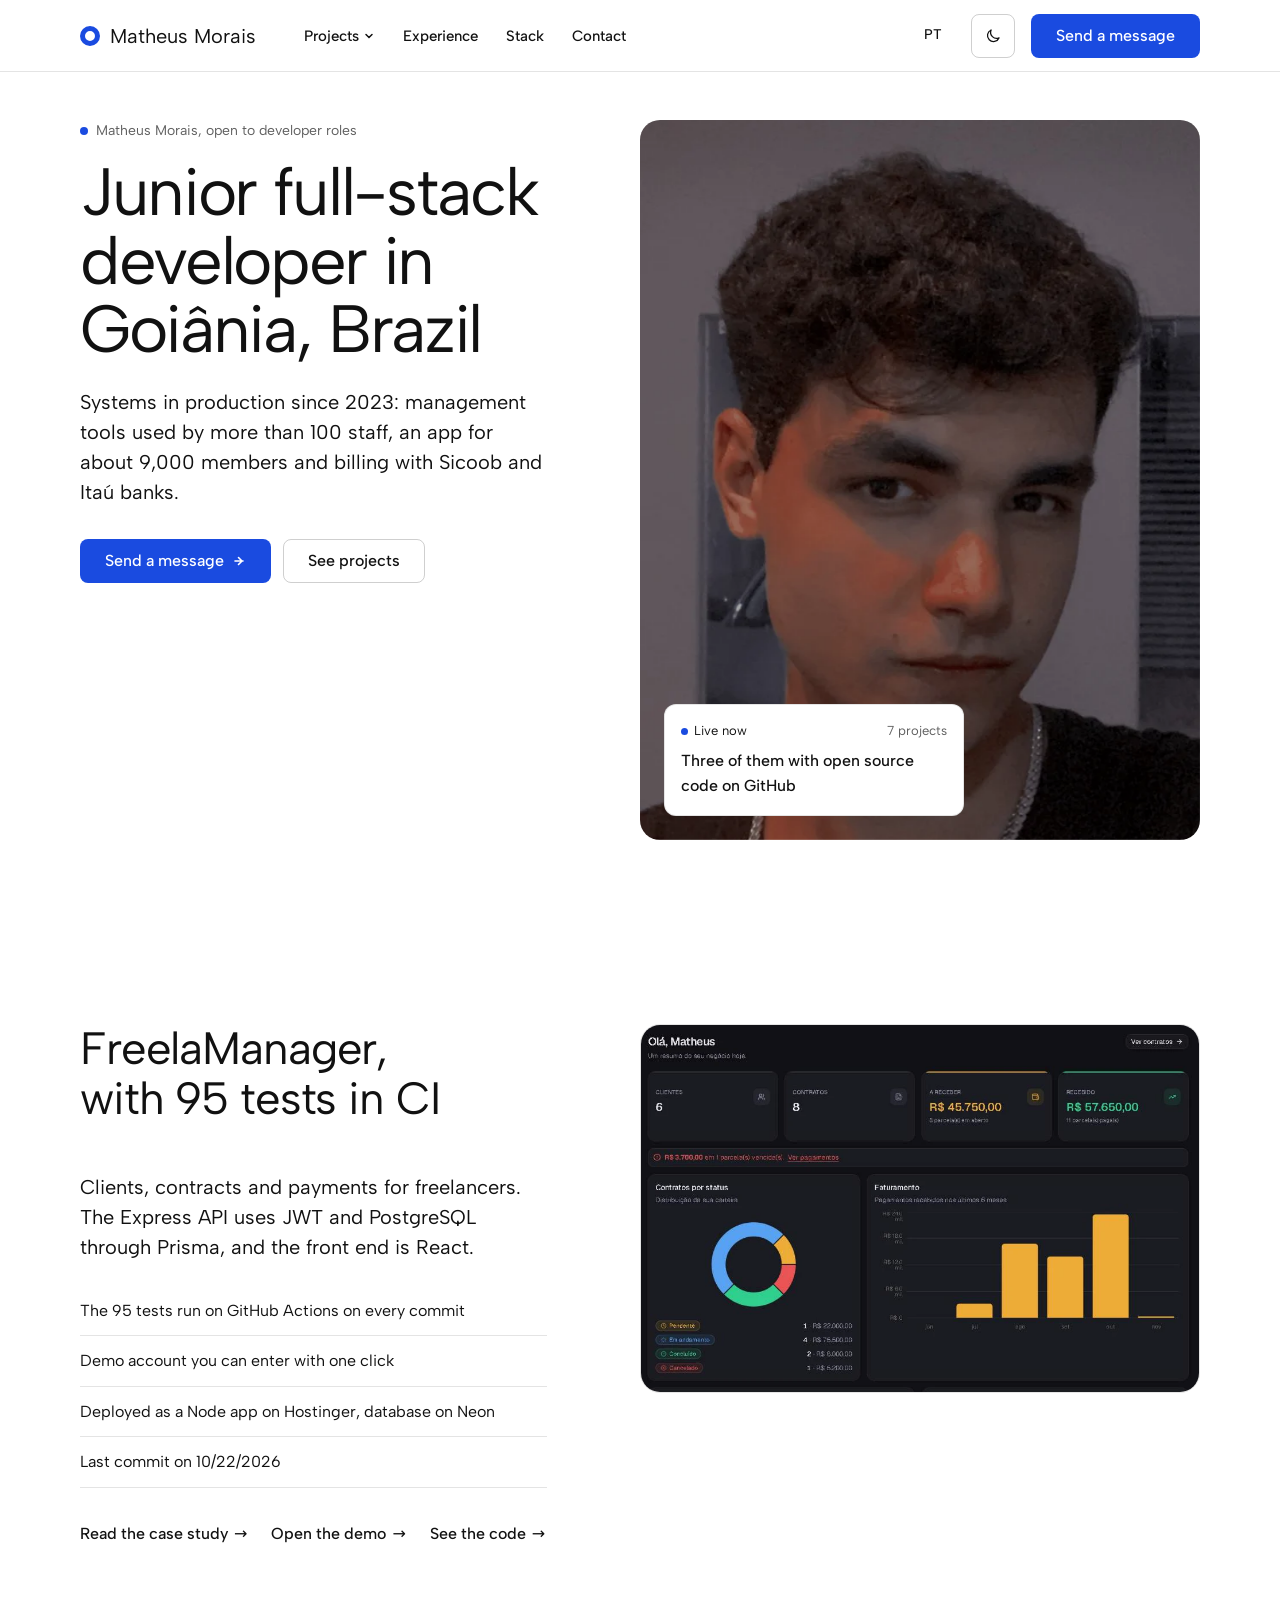
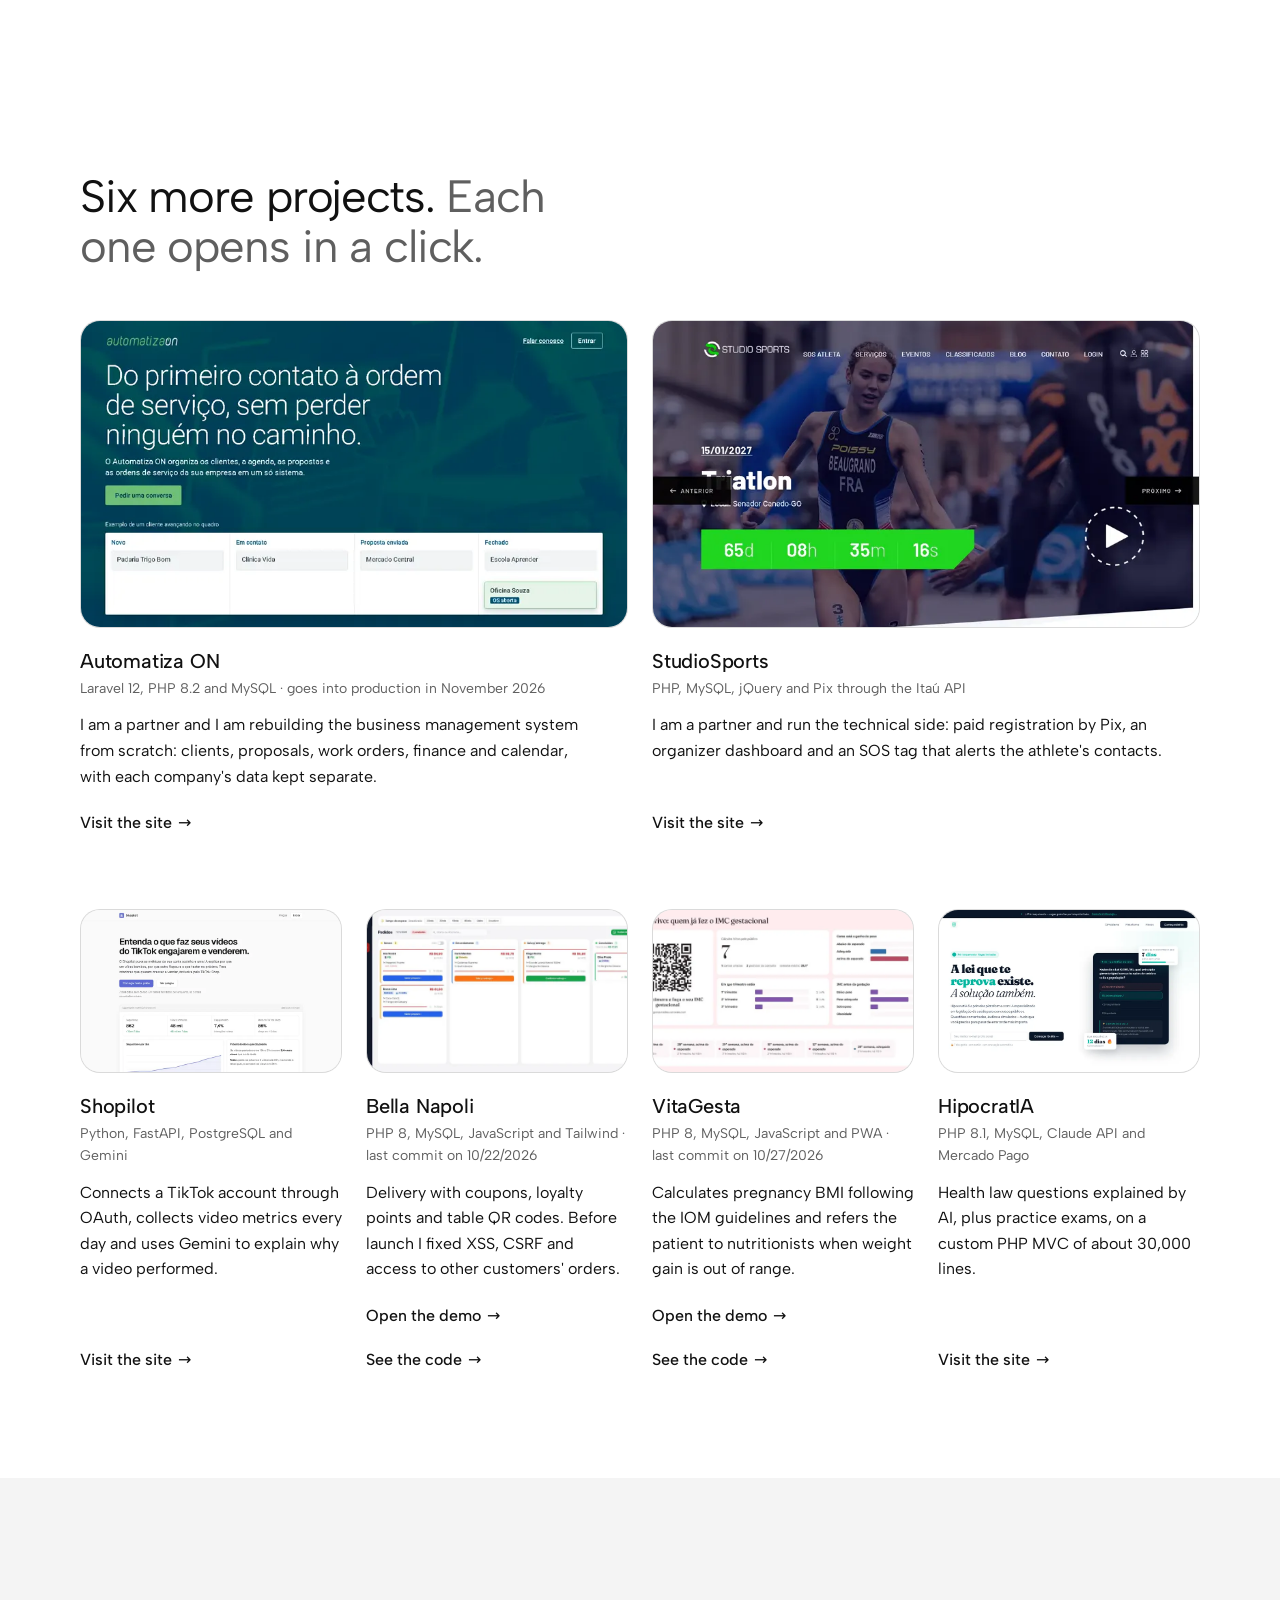
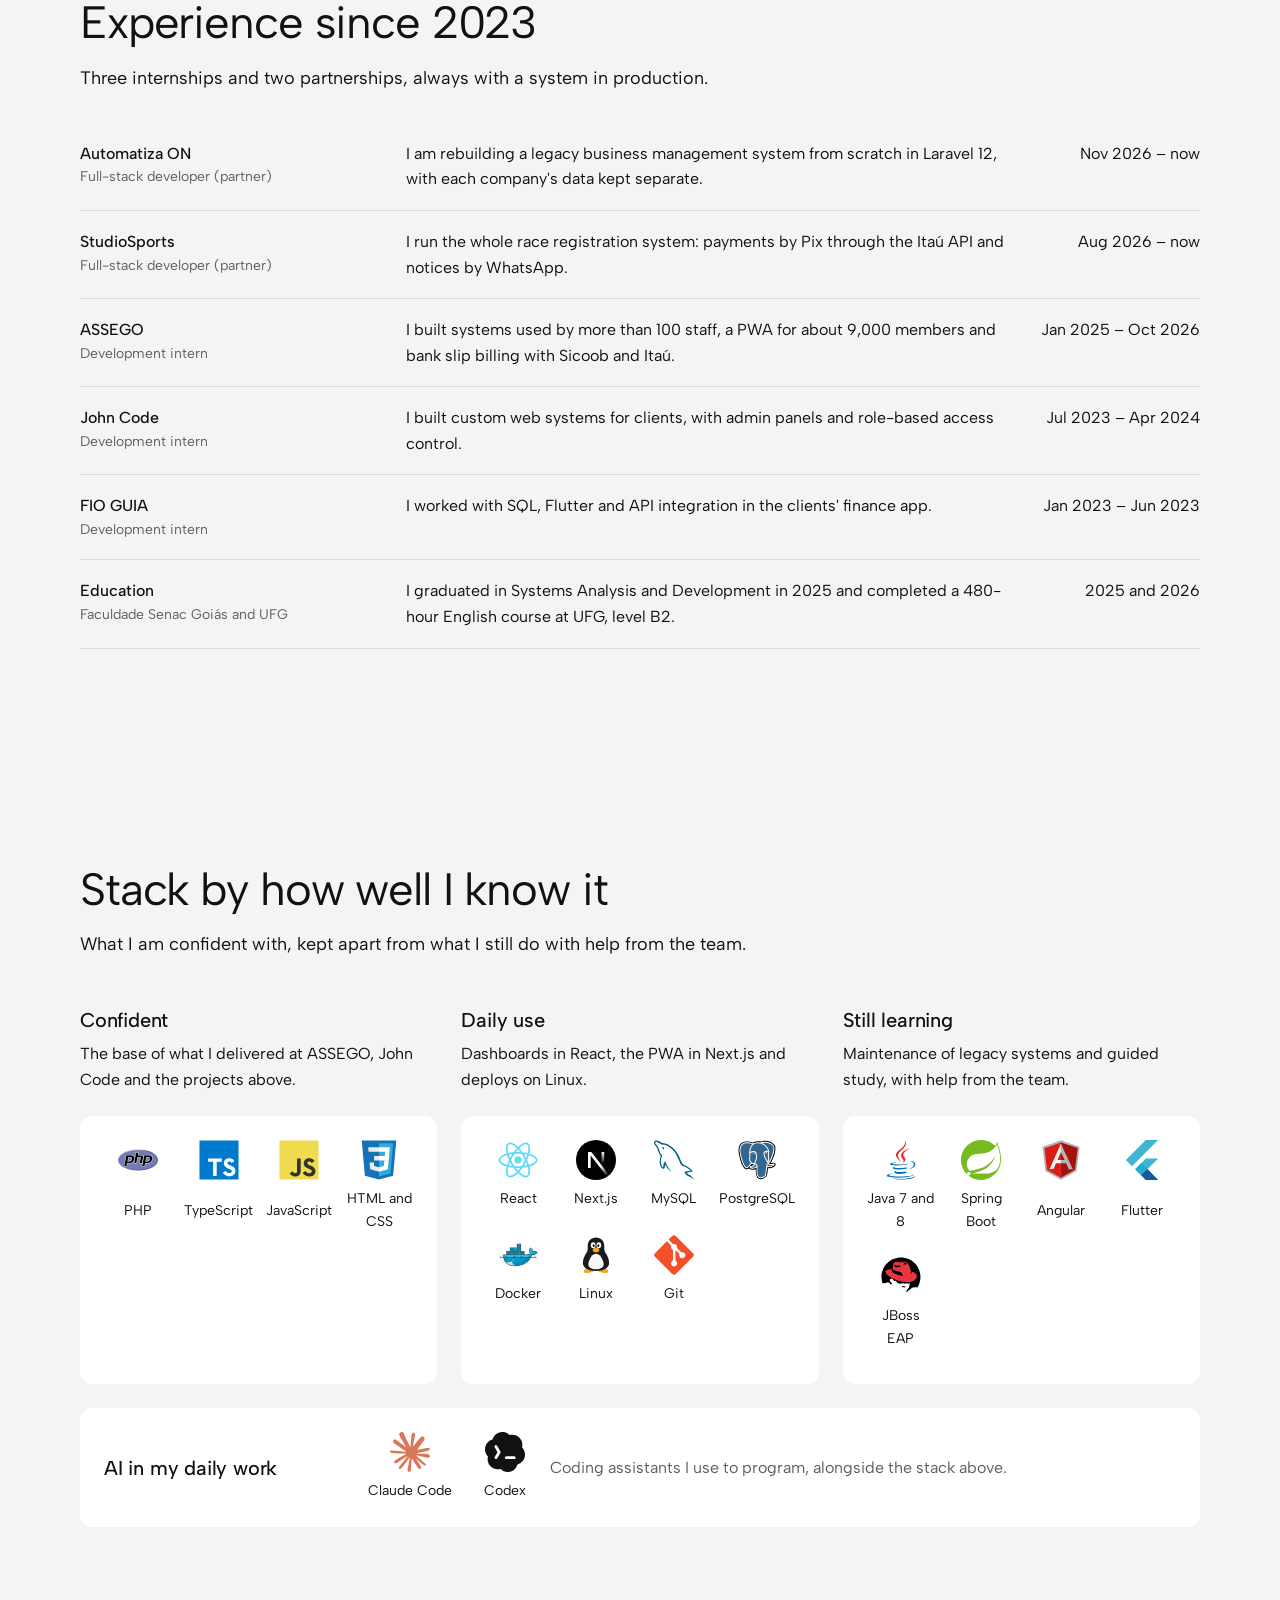
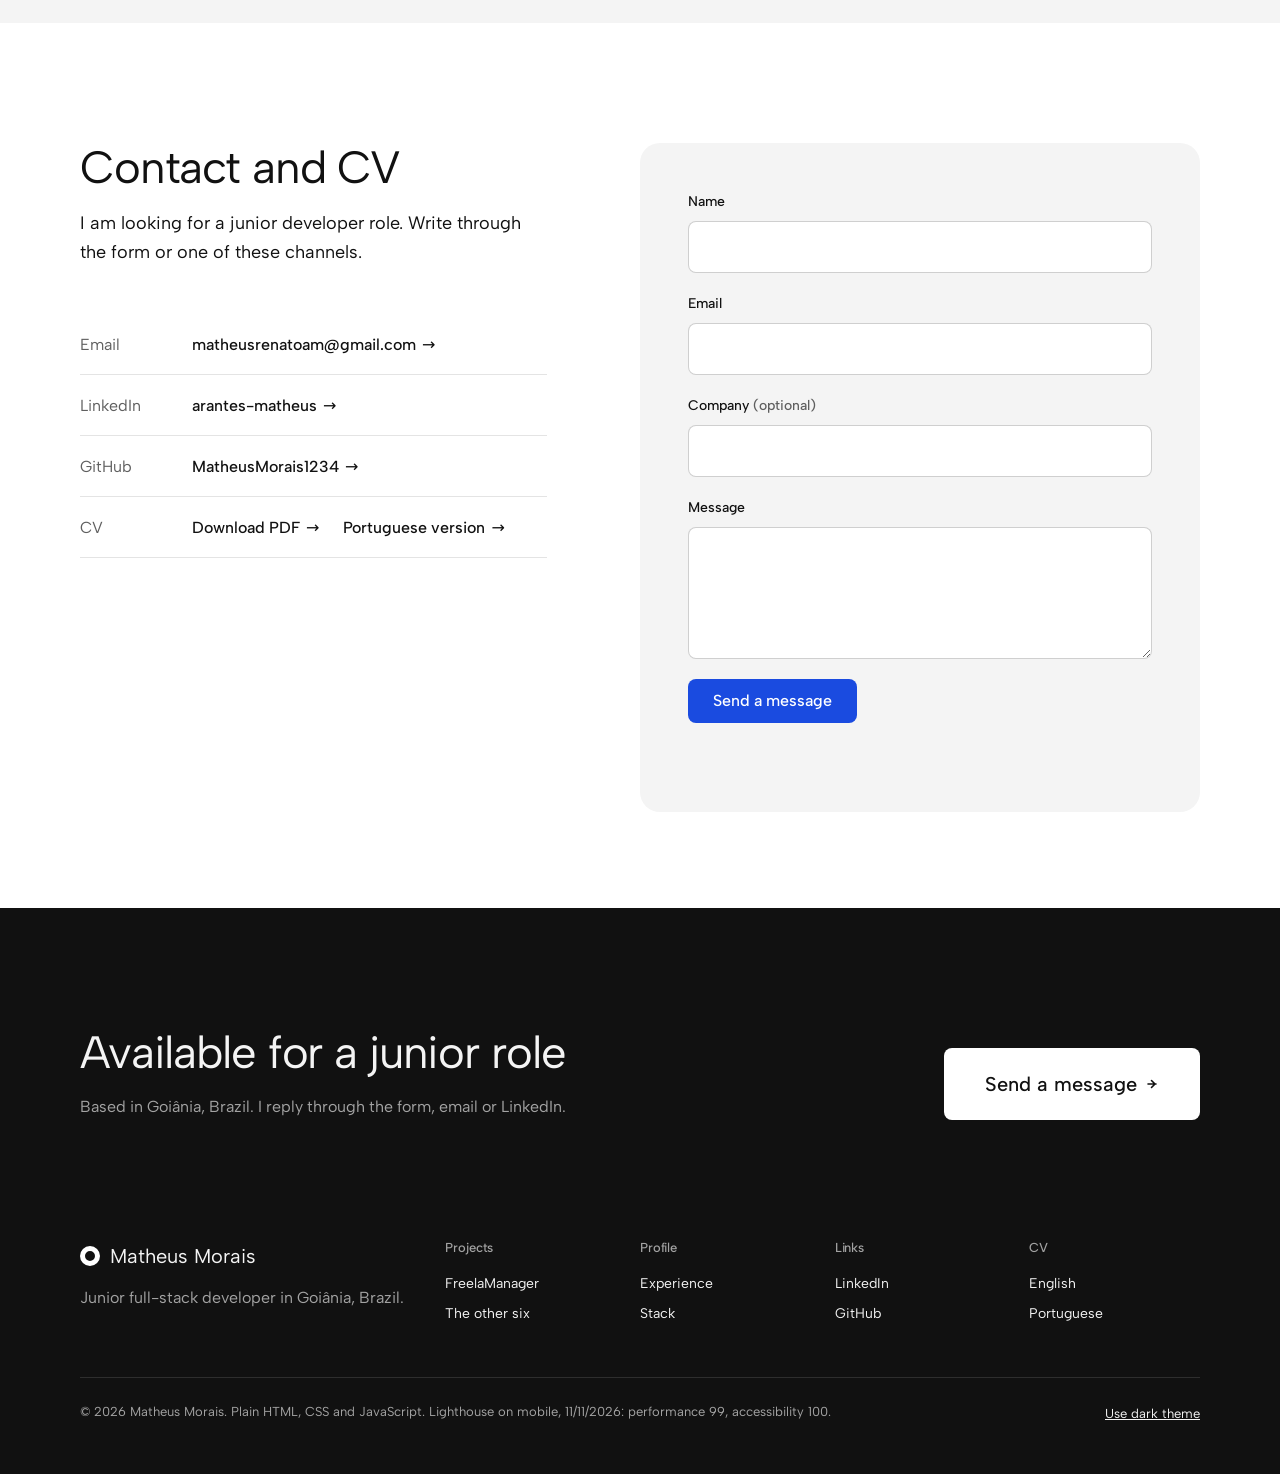
==== en/index.html @ 83876e09 "Portfólio: nova versão, mais sóbria, em português e inglês - Página reescrita do zero em HTML, CSS e" ====
<!doctype html>
<html lang="en">
<head>
<meta charset="utf-8">
<meta name="viewport" content="width=device-width, initial-scale=1, viewport-fit=cover">
<title>Matheus Morais: junior full-stack developer in Goiânia, Brazil</title>
<meta name="description" content="Portfolio with seven projects, three of them open source, and systems in production since 2023 in PHP, TypeScript and React.">
<meta property="og:type" content="website">
<meta property="og:title" content="Matheus Morais: junior full-stack developer in Goiânia, Brazil">
<meta property="og:description" content="Seven projects, three open source, and systems in production since 2023.">
<meta property="og:image" content="https://matheusmorais.com/img/compartilhar.jpg">
<meta name="twitter:card" content="summary_large_image">
<link rel="canonical" href="https://matheusmorais.com/en/">
<link rel="alternate" hreflang="pt-BR" href="https://matheusmorais.com/">
<link rel="alternate" hreflang="en" href="https://matheusmorais.com/en/">
<link rel="icon" href="../favicon.svg" type="image/svg+xml">
<meta name="theme-color" content="#ffffff">
<script src="../js/tema.js?v=20261111"></script>
<link rel="preload" href="../fontes/albert-sans.woff2" as="font" type="font/woff2" crossorigin>
<link rel="stylesheet" href="../css/fontes.css?v=20261111">
<link rel="stylesheet" href="../css/estilo.css?v=20261111">
</head>
<body>

<a class="pular" href="#conteudo">Skip to content</a>

<header class="topo">
  <div class="container">
    <a class="logo" href="#conteudo">Matheus Morais</a>
    <ul class="menu">
      <li>
        <a href="#projetos">Projects
          <svg width="12" height="12" viewBox="0 0 12 12" aria-hidden="true"><path d="M3 4.5l3 3 3-3" fill="none" stroke="currentColor" stroke-width="1.5" stroke-linecap="round"/></svg>
        </a>
        <div class="submenu">
          <div>
            <p>Open source</p>
            <a href="#freelamanager">FreelaManager <span>Contracts for freelancers</span></a>
            <a href="#bella-napoli">Bella Napoli <span>Pizza delivery</span></a>
            <a href="#vitagesta">VitaGesta <span>Pregnancy and nutrition</span></a>
          </div>
          <div>
            <p>Private code</p>
            <a href="#automatizaon">Automatiza ON <span>Business management</span></a>
            <a href="#shopilot">Shopilot <span>TikTok metrics with AI</span></a>
            <a href="#studiosports">StudioSports <span>Race registrations</span></a>
            <a href="#hipocratia">HipocratIA <span>Exam practice with AI</span></a>
          </div>
        </div>
      </li>
      <li><a href="#experiencia">Experience</a></li>
      <li><a href="#tecnologias">Stack</a></li>
      <li><a href="#contato">Contact</a></li>
    </ul>
    <div class="topo-acoes">
      <a class="idioma" href="../" hreflang="pt-BR" lang="pt-BR">PT<span class="sr"> (versão em português)</span></a>
      <button class="btn-icone" type="button" data-tema aria-label="Use dark theme">
        <svg class="icone-lua" viewBox="0 0 24 24" aria-hidden="true"><path d="M20 14.5A8 8 0 0 1 9.5 4a8 8 0 1 0 10.5 10.5z"/></svg>
        <svg class="icone-sol" viewBox="0 0 24 24" aria-hidden="true"><circle cx="12" cy="12" r="4"/><path d="M12 2.5v2M12 19.5v2M2.5 12h2M19.5 12h2M5.3 5.3l1.4 1.4M17.3 17.3l1.4 1.4M5.3 18.7l1.4-1.4M17.3 6.7l1.4-1.4"/></svg>
      </button>
      <a class="btn btn-azul" href="#contato">Send a message</a>
      <button class="btn-icone abrir-menu" type="button" aria-expanded="false" aria-label="Menu">
        <svg viewBox="0 0 24 24" aria-hidden="true"><path d="M4 8h16M4 16h16"/></svg>
      </button>
    </div>
  </div>
</header>

<main id="conteudo">
  <section class="hero" aria-labelledby="titulo">
    <div class="container">
      <div class="hero-texto">
        <p class="hero-aviso">Matheus Morais, open to developer roles</p>
        <h1 id="titulo">Junior full-stack developer in Goiânia, Brazil</h1>
        <p>Systems in production since 2023: management tools used by more than 100 staff, an app for about 9,000 members and billing with Sicoob and Itaú banks.</p>
        <div class="hero-botoes">
          <a class="btn btn-azul" href="#contato">Send a message <svg viewBox="0 0 12 12" aria-hidden="true"><path d="M1 6h8M4.5 2.5 8 6l-3.5 3.5"/></svg></a>
          <a class="btn btn-linha" href="#projetos">See projects</a>
        </div>
      </div>
      <div class="hero-foto">
        <img src="../img/matheus.webp" alt="Portrait of Matheus Morais in a black t-shirt" width="655" height="1060" fetchpriority="high">
        <div class="hero-cartao">
          <div><span>Live now</span><span>7 projects</span></div>
          <p>Three of them with open source code on GitHub</p>
        </div>
      </div>
    </div>
  </section>

  <section id="freelamanager" aria-labelledby="titulo-fm">
    <div class="container duas-colunas">
      <div class="destaque-texto">
        <div class="cabeca">
          <h2 id="titulo-fm">FreelaManager, with 95 tests in CI</h2>
        </div>
        <p>Clients, contracts and payments for freelancers. The Express API uses JWT and PostgreSQL through Prisma, and the front end is React.</p>
        <ul class="fatos">
          <li>The 95 tests run on GitHub Actions on every commit</li>
          <li>Demo account you can enter with one click</li>
          <li>Deployed as a Node app on Hostinger, database on Neon</li>
          <li>Last commit on <time data-repo="freelamanager" datetime="2026-10-22">10/22/2026</time></li>
        </ul>
        <div class="links">
          <a class="link" href="freelamanager.html">Read the case study</a>
          <a class="link" href="https://app.matheusmorais.com">Open the demo</a>
          <a class="link" href="https://github.com/MatheusMorais1234/freelamanager">See the code</a>
        </div>
      </div>
      <figure class="print-grande">
        <img src="../img/freelamanager/painel.webp" alt="FreelaManager dashboard with clients, contracts, receivables and a revenue chart" width="972" height="640" loading="lazy">
      </figure>
    </div>
  </section>

  <section id="projetos" aria-labelledby="titulo-projetos">
    <div class="container">
      <div class="cabeca">
        <h2 id="titulo-projetos">Six more projects. <span class="suave">Each one opens in a click.</span></h2>
      </div>
      <div class="projetos">
        <article class="projeto largo" id="automatizaon">
          <div class="midia">
            <a class="projeto-print" href="https://www.automatizaon.com.br" aria-label="Visit the Automatiza ON site" tabindex="-1">
              <img src="../img/automatizaon-800.webp" srcset="../img/automatizaon-800.webp 800w, ../img/automatizaon.webp 1440w" sizes="(max-width: 639px) 100vw, (max-width: 1023px) 50vw, 630px" alt="" width="1440" height="900" loading="lazy">
            </a>
          </div>
          <h3>Automatiza ON</h3>
          <p class="stack">Laravel 12, PHP 8.2 and MySQL · goes into production in November 2026</p>
          <p>I am a partner and I am rebuilding the business management system from scratch: clients, proposals, work orders, finance and calendar, with each company's data kept separate.</p>
          <div class="links"><a class="link" href="https://www.automatizaon.com.br">Visit the site</a></div>
        </article>

        <article class="projeto largo" id="studiosports">
          <div class="midia">
            <a class="projeto-print" href="https://www.studiosports.com.br" aria-label="Visit the StudioSports site" tabindex="-1">
              <img src="../img/studiosports-800.webp" srcset="../img/studiosports-800.webp 800w, ../img/studiosports.webp 1440w" sizes="(max-width: 639px) 100vw, (max-width: 1023px) 50vw, 630px" alt="" width="1440" height="900" loading="lazy">
            </a>
          </div>
          <h3>StudioSports</h3>
          <p class="stack">PHP, MySQL, jQuery and Pix through the Itaú API</p>
          <p>I am a partner and run the technical side: paid registration by Pix, an organizer dashboard and an SOS tag that alerts the athlete's contacts.</p>
          <div class="links"><a class="link" href="https://www.studiosports.com.br">Visit the site</a></div>
        </article>

        <article class="projeto" id="shopilot">
          <div class="midia">
            <a class="projeto-print" href="https://shopilot.matheusmorais.com" aria-label="Visit the Shopilot site" tabindex="-1">
              <img src="../img/shopilot-800.webp" srcset="../img/shopilot-800.webp 800w, ../img/shopilot.webp 1440w" sizes="(max-width: 639px) 100vw, (max-width: 1023px) 50vw, 630px" alt="" width="1440" height="900" loading="lazy">
            </a>
          </div>
          <h3>Shopilot</h3>
          <p class="stack">Python, FastAPI, PostgreSQL and Gemini</p>
          <p>Connects a TikTok account through OAuth, collects video metrics every day and uses Gemini to explain why a video performed.</p>
          <div class="links"><a class="link" href="https://shopilot.matheusmorais.com">Visit the site</a></div>
        </article>

        <article class="projeto" id="bella-napoli">
          <div class="midia">
            <a class="projeto-print" href="https://pizzaria.matheusmorais.com" aria-label="Open the Bella Napoli demo" tabindex="-1">
              <img src="../img/pizzaria-800.webp" srcset="../img/pizzaria-800.webp 800w, ../img/pizzaria.webp 1568w" sizes="(max-width: 639px) 100vw, (max-width: 1023px) 50vw, 410px" alt="" width="1568" height="744" loading="lazy">
            </a>
          </div>
          <h3>Bella Napoli</h3>
          <p class="stack">PHP 8, MySQL, JavaScript and Tailwind · last commit on <time data-repo="pizzaria-delivery" datetime="2026-10-22">10/22/2026</time></p>
          <p>Delivery with coupons, loyalty points and table QR codes. Before launch I fixed XSS, CSRF and access to other customers' orders.</p>
          <div class="links">
            <a class="link" href="https://pizzaria.matheusmorais.com">Open the demo</a>
            <a class="link" href="https://github.com/MatheusMorais1234/pizzaria-delivery">See the code</a>
          </div>
        </article>

        <article class="projeto" id="vitagesta">
          <div class="midia">
            <a class="projeto-print" href="https://vitagesta.matheusmorais.com" aria-label="Open the VitaGesta demo" tabindex="-1">
              <img src="../img/vitagesta-800.webp" srcset="../img/vitagesta-800.webp 800w, ../img/vitagesta.webp 1568w" sizes="(max-width: 639px) 100vw, (max-width: 1023px) 50vw, 410px" alt="" width="1568" height="744" loading="lazy">
            </a>
          </div>
          <h3>VitaGesta</h3>
          <p class="stack">PHP 8, MySQL, JavaScript and PWA · last commit on <time data-repo="vita-gesta" datetime="2026-10-27">10/27/2026</time></p>
          <p>Calculates pregnancy BMI following the IOM guidelines and refers the patient to nutritionists when weight gain is out of range.</p>
          <div class="links">
            <a class="link" href="https://vitagesta.matheusmorais.com">Open the demo</a>
            <a class="link" href="https://github.com/MatheusMorais1234/vita-gesta">See the code</a>
          </div>
        </article>

        <article class="projeto" id="hipocratia">
          <div class="midia">
            <a class="projeto-print" href="https://hipocratia.com.br" aria-label="Visit the HipocratIA site" tabindex="-1">
              <img src="../img/hipocratia-800.webp" srcset="../img/hipocratia-800.webp 800w, ../img/hipocratia.webp 1440w" sizes="(max-width: 639px) 100vw, (max-width: 1023px) 50vw, 410px" alt="" width="1440" height="900" loading="lazy">
            </a>
          </div>
          <h3>HipocratIA</h3>
          <p class="stack">PHP 8.1, MySQL, Claude API and Mercado Pago</p>
          <p>Health law questions explained by AI, plus practice exams, on a custom PHP MVC of about 30,000 lines.</p>
          <div class="links"><a class="link" href="https://hipocratia.com.br">Visit the site</a></div>
        </article>
      </div>
    </div>
  </section>

  <section class="cinza" id="experiencia" aria-labelledby="titulo-exp">
    <div class="container">
      <div class="cabeca">
        <h2 id="titulo-exp">Experience since 2023</h2>
        <p>Three internships and two partnerships, always with a system in production.</p>
      </div>
      <ol class="linha-tempo">
        <li>
          <div><strong>Automatiza ON</strong><small>Full-stack developer (partner)</small></div>
          <p>I am rebuilding a legacy business management system from scratch in Laravel 12, with each company's data kept separate.</p>
          <time>Nov 2026 – now</time>
        </li>
        <li>
          <div><strong>StudioSports</strong><small>Full-stack developer (partner)</small></div>
          <p>I run the whole race registration system: payments by Pix through the Itaú API and notices by WhatsApp.</p>
          <time>Aug 2026 – now</time>
        </li>
        <li>
          <div><strong>ASSEGO</strong><small>Development intern</small></div>
          <p>I built systems used by more than 100 staff, a PWA for about 9,000 members and bank slip billing with Sicoob and Itaú.</p>
          <time>Jan 2025 – Oct 2026</time>
        </li>
        <li>
          <div><strong>John Code</strong><small>Development intern</small></div>
          <p>I built custom web systems for clients, with admin panels and role-based access control.</p>
          <time>Jul 2023 – Apr 2024</time>
        </li>
        <li>
          <div><strong>FIO GUIA</strong><small>Development intern</small></div>
          <p>I worked with SQL, Flutter and API integration in the clients' finance app.</p>
          <time>Jan 2023 – Jun 2023</time>
        </li>
        <li>
          <div><strong>Education</strong><small>Faculdade Senac Goiás and UFG</small></div>
          <p>I graduated in Systems Analysis and Development in 2025 and completed a 480-hour English course at UFG, level B2.</p>
          <time>2025 and 2026</time>
        </li>
      </ol>
    </div>
  </section>

  <section class="cinza" id="tecnologias" aria-labelledby="titulo-tec">
    <div class="container">
      <div class="cabeca">
        <h2 id="titulo-tec">Stack by how well I know it</h2>
        <p>What I am confident with, kept apart from what I still do with help from the team.</p>
      </div>
      <div class="niveis">
        <div class="nivel">
          <h3>Confident</h3>
          <p>The base of what I delivered at ASSEGO, John Code and the projects above.</p>
          <ul class="logos">
            <li><img src="../img/logos/php.svg" alt="" width="40" height="40">PHP</li>
            <li><img src="../img/logos/typescript.svg" alt="" width="40" height="40">TypeScript</li>
            <li><img src="../img/logos/javascript.svg" alt="" width="40" height="40">JavaScript</li>
            <li><img src="../img/logos/css3.svg" alt="" width="40" height="40">HTML and CSS</li>
          </ul>
        </div>
        <div class="nivel">
          <h3>Daily use</h3>
          <p>Dashboards in React, the PWA in Next.js and deploys on Linux.</p>
          <ul class="logos">
            <li><img src="../img/logos/react.svg" alt="" width="40" height="40">React</li>
            <li><img class="claro" src="../img/logos/nextjs.svg" alt="" width="40" height="40">Next.js</li>
            <li><img src="../img/logos/mysql.svg" alt="" width="40" height="40">MySQL</li>
            <li><img src="../img/logos/postgresql.svg" alt="" width="40" height="40">PostgreSQL</li>
            <li><img src="../img/logos/docker.svg" alt="" width="40" height="40">Docker</li>
            <li><img src="../img/logos/linux.svg" alt="" width="40" height="40">Linux</li>
            <li><img src="../img/logos/git.svg" alt="" width="40" height="40">Git</li>
          </ul>
        </div>
        <div class="nivel">
          <h3>Still learning</h3>
          <p>Maintenance of legacy systems and guided study, with help from the team.</p>
          <ul class="logos">
            <li><img src="../img/logos/java.svg" alt="" width="40" height="40">Java 7 and 8</li>
            <li><img src="../img/logos/spring.svg" alt="" width="40" height="40">Spring Boot</li>
            <li><img src="../img/logos/angular.svg" alt="" width="40" height="40">Angular</li>
            <li><img src="../img/logos/flutter.svg" alt="" width="40" height="40">Flutter</li>
            <li><img src="../img/logos/redhat.svg" alt="" width="40" height="40">JBoss EAP</li>
          </ul>
        </div>
      </div>
      <div class="ia">
        <h3>AI in my daily work</h3>
        <ul class="logos">
          <li><img src="../img/logos/claude.svg" alt="" width="40" height="40">Claude Code</li>
          <li><img class="claro" src="../img/logos/codex.svg" alt="" width="40" height="40">Codex</li>
        </ul>
        <p>Coding assistants I use to program, alongside the stack above.</p>
      </div>
    </div>
  </section>

  <section id="contato" aria-labelledby="titulo-contato">
    <div class="container duas-colunas">
      <div>
        <div class="cabeca">
          <h2 id="titulo-contato">Contact and CV</h2>
          <p>I am looking for a junior developer role. Write through the form or one of these channels.</p>
        </div>
        <ul class="canais">
          <li><span class="suave">Email</span><a class="link" href="mailto:matheusrenatoam@gmail.com">matheusrenatoam@gmail.com</a></li>
          <li><span class="suave">LinkedIn</span><a class="link" href="https://www.linkedin.com/in/arantes-matheus">arantes-matheus</a></li>
          <li><span class="suave">GitHub</span><a class="link" href="https://github.com/MatheusMorais1234">MatheusMorais1234</a></li>
          <li><span class="suave">CV</span><span class="links"><a class="link" href="../docs/Matheus_Renato_Resume_EN.pdf" download>Download PDF</a><a class="link" href="../docs/Curriculo_Matheus_Renato.pdf" download hreflang="pt-BR">Portuguese version</a></span></li>
        </ul>
      </div>

      <form class="formulario" action="https://api.web3forms.com/submit" method="post" novalidate>
        <input type="hidden" name="access_key" value="eb64cdc3-0d64-4e1b-a908-3bdfc20db800">
        <input type="hidden" name="subject" value="Message from the portfolio (EN)">
        <input class="armadilha" type="checkbox" name="botcheck" tabindex="-1" autocomplete="off" aria-hidden="true">
        <div class="campo">
          <label for="nome">Name</label>
          <input id="nome" name="name" type="text" autocomplete="name" required aria-describedby="erro-nome">
          <p class="erro" id="erro-nome" hidden></p>
        </div>
        <div class="campo">
          <label for="email">Email</label>
          <input id="email" name="email" type="email" autocomplete="email" required aria-describedby="erro-email">
          <p class="erro" id="erro-email" hidden></p>
        </div>
        <div class="campo">
          <label for="empresa">Company <span class="suave">(optional)</span></label>
          <input id="empresa" name="company" type="text" autocomplete="organization">
        </div>
        <div class="campo">
          <label for="mensagem">Message</label>
          <textarea id="mensagem" name="message" required aria-describedby="erro-mensagem"></textarea>
          <p class="erro" id="erro-mensagem" hidden></p>
        </div>
        <div><button class="btn btn-azul" type="submit">Send a message</button></div>
        <p class="status" role="status"></p>
      </form>
    </div>
  </section>
</main>

<footer class="rodape">
  <div class="container">
    <div class="chamada">
      <div>
        <h2>Available for a junior role</h2>
        <p class="suave">Based in Goiânia, Brazil. I reply through the form, email or LinkedIn.</p>
      </div>
      <a class="btn btn-azul" href="#contato">Send a message <svg viewBox="0 0 12 12" aria-hidden="true"><path d="M1 6h8M4.5 2.5 8 6l-3.5 3.5"/></svg></a>
    </div>
    <div class="rodape-links">
      <div>
        <a class="logo" href="#conteudo">Matheus Morais</a>
        <p class="suave rodape-sobre">Junior full-stack developer in Goiânia, Brazil.</p>
      </div>
      <div><h3>Projects</h3><ul><li><a href="#freelamanager">FreelaManager</a></li><li><a href="#projetos">The other six</a></li></ul></div>
      <div><h3>Profile</h3><ul><li><a href="#experiencia">Experience</a></li><li><a href="#tecnologias">Stack</a></li></ul></div>
      <div><h3>Links</h3><ul><li><a href="https://www.linkedin.com/in/arantes-matheus">LinkedIn</a></li><li><a href="https://github.com/MatheusMorais1234">GitHub</a></li></ul></div>
      <div><h3>CV</h3><ul><li><a href="../docs/Matheus_Renato_Resume_EN.pdf" download>English</a></li><li><a href="../docs/Curriculo_Matheus_Renato.pdf" download hreflang="pt-BR">Portuguese</a></li></ul></div>
    </div>
    <div class="rodape-fim">
      <span>&copy; 2026 Matheus Morais. Plain HTML, CSS and JavaScript. Lighthouse on mobile, 11/11/2026: performance 99, accessibility 100.</span>
      <span><button type="button" data-tema>Use dark theme</button></span>
    </div>
  </div>
</footer>

<script src="../js/site.js?v=20261111" defer></script>
</body>
</html>
---- css/fontes.css ----
/* Albert Sans (SIL Open Font License), só o subconjunto latino */
@font-face {
  font-family: "Albert Sans";
  font-style: normal;
  font-weight: 400 500;
  font-display: swap;
  src: url("../fontes/albert-sans.woff2") format("woff2");
  unicode-range: U+0000-00FF, U+0131, U+0152-0153, U+02BB-02BC, U+02C6, U+02DA, U+02DC, U+0304, U+0308, U+0329, U+2000-206F, U+20AC, U+2122, U+2191, U+2193, U+2212, U+2215, U+FEFF, U+FFFD;
}
---- css/estilo.css ----
/* Portfólio — Matheus Morais */

:root {
  --fundo: #ffffff;
  --fundo-alt: #f4f4f4;
  --texto: #111111;
  --texto-suave: #5f5f5f;
  --azul: #1a4be0;
  --sobre-azul: #ffffff;
  --linha: rgb(17 17 17 / 0.11);
  --linha-forte: rgb(17 17 17 / 0.2);
  --rodape: #111111;
  --rodape-texto: #f4f4f4;
  --rodape-suave: #a3a3a3;

  --fonte: "Albert Sans", system-ui, -apple-system, "Segoe UI", sans-serif;
  --largura: 1280px;
  --margem: 80px;
  --topo: 72px;
  --raio: 20px;
  --raio-p: 12px;
  --raio-btn: 8px;
  --ease: cubic-bezier(.2, .8, .2, 1);

  color-scheme: light;
}

:root[data-theme="dark"] {
  --fundo: #0e0f11;
  --fundo-alt: #17191c;
  --texto: #f1f1ef;
  --texto-suave: #a3a3a0;
  --azul: #7b9cff;
  --sobre-azul: #0b0c0e;
  --linha: rgb(241 241 239 / 0.12);
  --linha-forte: rgb(241 241 239 / 0.22);
  --rodape: #070809;
  color-scheme: dark;
}

@media (max-width: 1023px) { :root { --margem: 48px; } }
@media (max-width: 639px)  { :root { --margem: 24px; --topo: 56px; } }

/* base */

*, *::before, *::after { box-sizing: border-box; }
html { -webkit-text-size-adjust: 100%; }
body {
  margin: 0;
  background: var(--fundo);
  color: var(--texto);
  font: 400 16px/1.6 var(--fonte);
  -webkit-font-smoothing: antialiased;
}
h1, h2, h3, p, ul, ol, figure { margin: 0; }
ul, ol { padding: 0; list-style: none; }
img { display: block; max-width: 100%; height: auto; }
a { color: inherit; }
button, input, textarea { font: inherit; color: inherit; }

h1, h2 { font-weight: 400; letter-spacing: -0.025em; text-wrap: balance; }
h1 { font-size: clamp(38px, 3.24vw + 25.4px, 72px); line-height: 1.02; letter-spacing: -0.035em; }
h2 { font-size: clamp(30px, 1.72vw + 23.3px, 48px); line-height: 1.1; }
h3 { font-size: 20px; font-weight: 500; line-height: 1.3; letter-spacing: -0.01em; }
.suave { color: var(--texto-suave); }

:focus-visible { outline: 2px solid var(--azul); outline-offset: 3px; }

.pular {
  position: absolute; left: var(--margem); top: 12px; z-index: 30;
  padding: 10px 16px; background: var(--texto); color: var(--fundo);
  border-radius: var(--raio-btn); transform: translateY(-200%);
}
.pular:focus { transform: none; }

.container { width: min(100% - 2 * var(--margem), var(--largura)); margin-inline: auto; }

/* botões e links */

.btn {
  display: inline-flex; align-items: center; justify-content: center; gap: 10px;
  height: 44px; padding: 0 24px; border-radius: var(--raio-btn);
  font-size: 16px; font-weight: 500; text-decoration: none; white-space: nowrap;
  border: 1px solid transparent; cursor: pointer;
  transition: transform 180ms var(--ease), background-color 180ms var(--ease);
}
.btn:hover { transform: translateY(-1px); }
.btn:active { transform: translateY(1px) scale(.98); }
.btn-azul { background: var(--azul); color: var(--sobre-azul); }
.btn-azul:hover { background: color-mix(in oklab, var(--azul) 88%, var(--texto)); }
.btn-linha { border-color: var(--linha-forte); color: var(--texto); background: transparent; }
.btn-linha:hover { border-color: var(--texto); }
.btn svg { width: 12px; height: 12px; fill: none; stroke: currentColor; stroke-width: 1.6; stroke-linecap: round; stroke-linejoin: round; transition: transform 180ms var(--ease); }
.btn:hover svg { transform: translateX(3px); }

.link {
  display: inline-flex; align-items: center; gap: 6px; min-height: 44px;
  text-decoration: none; font-weight: 500;
  background: linear-gradient(currentColor, currentColor) 0 calc(100% - 10px) / 0 1px no-repeat;
  transition: background-size 250ms var(--ease);
}
.link:hover { background-size: 100% 1px; }
.link::after { content: "→"; transition: transform 180ms var(--ease); }
.link:hover::after { transform: translateX(3px); }
.links { display: flex; flex-wrap: wrap; gap: 0 24px; }

/* topo */

.topo {
  position: fixed; inset: 0 0 auto; z-index: 20; height: var(--topo);
  background: var(--fundo); border-bottom: 1px solid var(--linha);
}
.topo .container { height: 100%; display: flex; align-items: center; gap: 48px; }
.logo { display: inline-flex; align-items: center; gap: 10px; font-size: 20px; text-decoration: none; white-space: nowrap; }
.logo::before { content: ""; width: 20px; height: 20px; border-radius: 50%; border: 5px solid var(--azul); }
.menu { display: flex; gap: 28px; }
.menu > li { position: relative; }
.menu a { font-size: 15px; font-weight: 500; text-decoration: none; display: inline-flex; align-items: center; gap: 4px; min-height: 44px; }
.menu a:hover { color: var(--azul); }
.topo-acoes { margin-left: auto; display: flex; align-items: center; gap: 16px; }
.btn-icone {
  display: inline-grid; place-items: center; width: 44px; height: 44px;
  border: 1px solid var(--linha-forte); border-radius: var(--raio-btn);
  background: transparent; cursor: pointer;
}
.btn-icone svg { width: 18px; height: 18px; fill: none; stroke: currentColor; stroke-width: 1.7; stroke-linecap: round; stroke-linejoin: round; }
:root[data-theme="dark"] .icone-lua, :root:not([data-theme="dark"]) .icone-sol { display: none; }
.abrir-menu { display: none; }
.idioma { font-size: 14px; font-weight: 500; text-decoration: none; min-height: 44px; min-width: 44px; display: inline-grid; place-items: center; }
.idioma:hover { color: var(--azul); }

/* lista de projetos que abre ao passar o mouse em "Projetos" */
.submenu {
  position: absolute; left: -24px; top: 100%; width: 520px; padding: 24px;
  display: grid; grid-template-columns: 1fr 1fr; gap: 24px;
  background: var(--fundo); border: 1px solid var(--linha); border-radius: var(--raio-p);
  opacity: 0; visibility: hidden; transform: translateY(-6px);
  transition: opacity 160ms var(--ease), transform 160ms var(--ease), visibility 0s 160ms;
}
.menu > li:hover .submenu, .menu > li:focus-within .submenu {
  opacity: 1; visibility: visible; transform: none; transition-delay: 150ms, 150ms, 0s;
}
.submenu p { font-size: 13px; color: var(--texto-suave); margin-bottom: 8px; }
.submenu a { display: flex; flex-direction: column; align-items: flex-start; gap: 0; padding-block: 6px; min-height: 0; }
.submenu a span { font-size: 14px; font-weight: 400; color: var(--texto-suave); }

@media (max-width: 899px) {
  .menu, .topo-acoes [data-tema] { display: none; }
  .topo-acoes .abrir-menu { display: inline-grid; }
  .topo-acoes { gap: 8px; }
  .topo.aberto .menu {
    display: flex; flex-direction: column; gap: 0;
    position: fixed; inset: var(--topo) 0 0; padding: 16px var(--margem);
    background: var(--fundo);
  }
  .topo.aberto .menu a { min-height: 56px; font-size: 18px; border-bottom: 1px solid var(--linha); width: 100%; }
  .submenu { display: none; }
}
@media (max-width: 479px) { .topo-acoes .btn-azul { display: none; } }

/* seções */

main > section { padding: 120px 0 96px; }
.cinza { background: var(--fundo-alt); }
.cabeca { margin-bottom: 48px; max-width: 760px; }
.cabeca p { margin-top: 16px; font-size: 18px; }
.duas-colunas { display: grid; grid-template-columns: 5fr 1fr 6fr; align-items: start; }
.duas-colunas > :last-child { grid-column: 3; }
@media (max-width: 1023px) {
  main > section { padding: 96px 0 72px; }
  .duas-colunas { grid-template-columns: 1fr; gap: 48px; }
  .duas-colunas > :last-child { grid-column: auto; }
}
@media (max-width: 639px) { .cabeca { margin-bottom: 32px; } }

/* hero */

.hero { min-height: 100svh; padding: calc(var(--topo) + 48px) 0 64px; display: flex; }
.hero .container { display: grid; grid-template-columns: 5fr 1fr 6fr; }
.hero-texto { align-self: start; }
.hero-aviso { display: flex; align-items: center; gap: 8px; font-size: 14px; color: var(--texto-suave); margin-bottom: 16px; }
.hero-aviso::before { content: ""; width: 8px; height: 8px; border-radius: 50%; background: var(--azul); }
.hero-texto > p:not(.hero-aviso) { margin-top: 24px; font-size: 20px; line-height: 1.5; max-width: 42ch; }
.hero-botoes { display: flex; gap: 12px; margin-top: 32px; }
.hero-foto {
  grid-column: 3; position: relative; height: 100%; min-height: 480px; max-height: 720px;
  border-radius: var(--raio); overflow: hidden; background: var(--fundo-alt);
}
.hero-foto img { width: 100%; height: 100%; object-fit: cover; object-position: 50% 35%; }
.hero-cartao {
  position: absolute; left: 24px; bottom: 24px; width: 300px; padding: 16px;
  background: var(--fundo); border: 1px solid var(--linha); border-radius: var(--raio-p);
}
.hero-cartao div { display: flex; justify-content: space-between; font-size: 13px; color: var(--texto-suave); margin-bottom: 6px; }
.hero-cartao div span:first-child { color: var(--texto); display: inline-flex; align-items: center; gap: 6px; }
.hero-cartao div span:first-child::before { content: ""; width: 7px; height: 7px; border-radius: 50%; background: var(--azul); }
.hero-cartao p { font-weight: 500; }

/* entrada do hero: uma vez só, no carregamento */
@media (prefers-reduced-motion: no-preference) {
  .hero-texto > * { animation: subir 700ms var(--ease) both; }
  .hero-texto > :nth-child(2) { animation-delay: 60ms; }
  .hero-texto > :nth-child(3) { animation-delay: 120ms; }
  .hero-texto > :nth-child(4) { animation-delay: 180ms; }
  .hero-foto img { animation: aproximar 1200ms var(--ease) both; }
}
@keyframes subir { from { opacity: 0; transform: translateY(14px); } }
@keyframes aproximar { from { transform: scale(1.04); } }

@media (max-width: 1023px) {
  .hero { min-height: 0; padding-bottom: 48px; }
  .hero .container { grid-template-columns: 1fr; gap: 40px; }
  .hero-foto { grid-column: auto; height: auto; min-height: 0; aspect-ratio: 4 / 3; }
}
@media (max-width: 639px) {
  .hero { padding-top: calc(var(--topo) + 40px); }
  .hero-texto > p:not(.hero-aviso) { font-size: 17px; }
  .hero-botoes { flex-direction: column; }
  .hero-botoes .btn { width: 100%; }
  .hero-foto { aspect-ratio: 4 / 4.2; }
  .hero-cartao { display: none; }
}

/* FreelaManager em destaque */

.destaque-texto > p { font-size: 20px; line-height: 1.5; }
.fatos { margin: 24px 0; }
.fatos li { padding-block: 12px; border-bottom: 1px solid var(--linha); }
.print-grande { aspect-ratio: 972 / 640; border-radius: var(--raio); overflow: hidden; border: 1px solid var(--linha); }
.print-grande img { width: 100%; height: 100%; object-fit: cover; }

/* o print "revela" uma vez quando entra na tela, como foto no revelador */
.js .print-grande img { filter: grayscale(1) contrast(.6) brightness(1.25); transform: scale(1.04); }
.js .print-grande.revelado img {
  filter: none; transform: none;
  transition: filter 1600ms var(--ease), transform 1600ms var(--ease);
}
@media (prefers-reduced-motion: reduce) { .js .print-grande img { filter: none; transform: none; } }

/* texto só para leitor de tela */
.sr { position: absolute; width: 1px; height: 1px; overflow: hidden; clip-path: inset(50%); white-space: nowrap; }

/* projetos */

.projetos { display: grid; grid-template-columns: repeat(12, 1fr); gap: 64px 24px; }
.projeto { grid-column: span 3; display: flex; flex-direction: column; }
.projeto.largo { grid-column: span 6; }
@media (max-width: 1279px) { .projeto { grid-column: span 6; } }
.projeto-print {
  display: block; aspect-ratio: 16 / 10; overflow: hidden;
  border-radius: var(--raio); border: 1px solid var(--linha); background: var(--fundo-alt);
}
.projeto.largo .projeto-print { aspect-ratio: 16 / 9; }
.midia { border-radius: var(--raio); }
.projeto-print img { width: 100%; height: 100%; object-fit: cover; object-position: 50% 0; transition: transform 600ms var(--ease); }
.projeto-print:hover img { transform: scale(1.025); }
.projeto h3 { margin-top: 20px; }
.projeto .stack { font-size: 14px; color: var(--texto-suave); margin-top: 4px; }
.projeto > p:not(.stack) { margin-top: 12px; max-width: 52ch; }
.projeto .links { margin-top: auto; padding-top: 12px; }
@media (max-width: 1023px) {
  .projetos { grid-template-columns: 1fr 1fr; gap: 48px 24px; }
  .projeto, .projeto.largo { grid-column: span 1; }
}
@media (max-width: 639px) { .projetos { grid-template-columns: 1fr; } }

/* experiência */

.linha-tempo li {
  display: grid; grid-template-columns: 302px minmax(0, 1fr) 160px; gap: 4px 24px;
  padding-block: 18px; border-bottom: 1px solid var(--linha);
}
.linha-tempo li:first-child { padding-top: 0; }
.linha-tempo strong { font-weight: 500; display: block; }
.linha-tempo small { display: block; font-size: 14px; color: var(--texto-suave); }
.linha-tempo time { text-align: right; font-variant-numeric: tabular-nums; }
@media (max-width: 1023px) {
  .linha-tempo li { grid-template-columns: minmax(0, 1fr) auto; }
  .linha-tempo p { grid-row: 2; grid-column: 1 / -1; }
}

/* tecnologias */

.niveis { display: grid; grid-template-columns: repeat(3, 1fr); gap: 24px; }
.nivel > p { margin: 8px 0 24px; max-width: 40ch; min-height: 3.2em; }
.logos {
  display: grid; grid-template-columns: repeat(4, 1fr); gap: 24px 12px; align-content: start;
  padding: 24px; min-height: 268px; background: var(--fundo); border-radius: var(--raio-p);
}
.logos li { display: grid; justify-items: center; gap: 8px; font-size: 14px; text-align: center; }
.logos img { width: 40px; height: 40px; }
:root[data-theme="dark"] .logos .claro { filter: invert(1); }
@media (max-width: 1023px) {
  .niveis { grid-template-columns: 1fr; gap: 48px; }
  .nivel > p { min-height: 0; }
  .logos { min-height: 0; }
}
@media (max-width: 479px) { .logos { grid-template-columns: repeat(3, 1fr); } }
.ia {
  display: grid; grid-template-columns: 240px auto minmax(0, 1fr); align-items: center; gap: 24px;
  margin-top: 24px; padding: 24px; background: var(--fundo); border-radius: var(--raio-p);
}
.ia .logos { display: flex; gap: 32px; padding: 0; min-height: 0; background: none; }
.ia p { color: var(--texto-suave); max-width: 46ch; }
@media (max-width: 1023px) { .ia { grid-template-columns: 1fr; } }

/* contato */

.canais { margin-top: 32px; }
.canais li {
  display: grid; grid-template-columns: 96px minmax(0, 1fr); gap: 16px; align-items: center;
  padding-block: 8px; border-bottom: 1px solid var(--linha);
}
.canais .link { overflow-wrap: anywhere; }
.formulario { background: var(--fundo-alt); border-radius: var(--raio); padding: 48px; display: grid; gap: 20px; }
.campo { display: grid; gap: 8px; }
.campo label { font-size: 14px; font-weight: 500; }
.campo input, .campo textarea {
  width: 100%; min-height: 48px; padding: 12px 14px; font-size: 16px;
  background: var(--fundo); border: 1px solid var(--linha-forte); border-radius: var(--raio-btn);
}
.campo textarea { min-height: 132px; resize: vertical; }
.campo input:focus-visible, .campo textarea:focus-visible { outline-offset: 0; border-color: var(--azul); }
.campo [aria-invalid="true"] { border-color: #c4321f; }
.erro { font-size: 14px; color: #c4321f; }
:root[data-theme="dark"] .erro { color: #ff8a75; }
:root[data-theme="dark"] .campo [aria-invalid="true"] { border-color: #ff8a75; }
.status { font-size: 14px; min-height: 1.5em; }
.armadilha { position: absolute; left: -9999px; }
@media (max-width: 639px) {
  .formulario { padding: 24px; }
  .canais li { grid-template-columns: 72px minmax(0, 1fr); }
  .formulario .btn { width: 100%; }
}

/* rodapé */

.rodape { background: var(--rodape); color: var(--rodape-texto); padding: 120px 0 48px; }
.rodape .suave { color: var(--rodape-suave); }
.chamada { display: flex; flex-wrap: wrap; justify-content: space-between; align-items: end; gap: 32px; padding-bottom: 120px; }
.chamada p { margin-top: 16px; }
.rodape .btn-azul { background: #ffffff; color: #111111; height: 72px; padding: 0 40px; font-size: 20px; }
.rodape .btn-azul:hover { background: #e9e9e9; }
.rodape-links { display: grid; grid-template-columns: 4fr repeat(4, 2fr); gap: 24px; padding-bottom: 48px; }
.rodape-links h3 { font-size: 13px; font-weight: 500; color: var(--rodape-suave); margin-bottom: 12px; }
.rodape-links li a { display: inline-block; padding-block: 4px; font-size: 14px; text-decoration: none; }
.rodape-links li a:hover { text-decoration: underline; }
.rodape .logo::before { border-color: #ffffff; }
.rodape-sobre { margin-top: 12px; }
.rodape-fim {
  display: flex; flex-wrap: wrap; justify-content: space-between; gap: 12px 24px;
  padding-top: 24px; border-top: 1px solid rgb(255 255 255 / 0.12);
  font-size: 13px; color: var(--rodape-suave);
}
.rodape-fim button { background: none; border: 0; padding: 0; cursor: pointer; text-decoration: underline; color: var(--rodape-texto); font-size: 13px; min-height: 24px; }
@media (max-width: 1023px) {
  .rodape { padding-top: 96px; }
  .chamada { padding-bottom: 72px; }
  .rodape-links { grid-template-columns: 1fr 1fr; }
  .rodape-links > :first-child { grid-column: 1 / -1; }
}
@media (max-width: 639px) {
  .rodape .btn-azul { width: 100%; height: 56px; font-size: 18px; }
}

/* estudo de caso */

.caso-topo { padding-top: calc(var(--topo) + 72px) !important; }
.caso-topo h1 { max-width: 18ch; }
.caso-lead { margin: 24px 0 16px; font-size: 20px; line-height: 1.5; max-width: 60ch; }
.caso-numeros { display: grid; grid-template-columns: repeat(3, 1fr); gap: 24px; margin: 48px 0; padding-top: 24px; border-top: 1px solid var(--linha); }
.caso-numeros dt { font-size: 14px; color: var(--texto-suave); }
.caso-numeros dd { margin: 0; }
.caso-numeros dd:nth-of-type(1) { font-size: clamp(28px, 1vw + 24px, 38px); letter-spacing: -0.02em; line-height: 1.3; }
.caso-numeros dd.suave { font-size: 14px; }
.galeria { display: grid; grid-template-columns: repeat(2, 1fr); gap: 24px; }
.galeria img { width: 100%; height: auto; border-radius: var(--raio-p); border: 1px solid var(--linha); }
@media (max-width: 639px) { .galeria { grid-template-columns: 1fr; } }
.arquitetura { display: grid; grid-template-columns: repeat(4, 1fr); gap: 24px; counter-reset: passo; }
.arquitetura li {
  position: relative; display: grid; gap: 4px; padding: 24px;
  background: var(--fundo); border-radius: var(--raio-p); border: 1px solid var(--linha);
}
.arquitetura li:not(:last-child)::after {
  content: "→"; position: absolute; right: -19px; top: 50%; transform: translateY(-50%);
  color: var(--texto-suave);
}
.arquitetura strong { font-weight: 500; font-size: 18px; }
.arquitetura span { font-size: 14px; color: var(--texto-suave); }
.decisoes { display: grid; grid-template-columns: repeat(3, 1fr); gap: 40px 24px; }
.decisoes p { margin-top: 8px; }
.codigo { margin-top: 64px; border-radius: var(--raio-p); overflow: hidden; border: 1px solid var(--linha); }
.codigo figcaption { padding: 10px 16px; font-size: 13px; color: var(--texto-suave); background: var(--fundo-alt); border-bottom: 1px solid var(--linha); }
.codigo pre { margin: 0; padding: 20px 16px; overflow-x: auto; font: 14px/1.6 ui-monospace, "Cascadia Code", Consolas, monospace; background: var(--fundo-alt); }
.texto-corrido p { max-width: 62ch; font-size: 18px; }
.texto-corrido p + p { margin-top: 16px; }
.texto-corrido .links, .texto-corrido .hero-botoes { margin-top: 24px; }
.rodape-curto { padding: 32px 0; }
.rodape-curto .rodape-fim { border-top: 0; padding-top: 0; }
.rodape-fim a { color: var(--rodape-texto); }
@media (max-width: 1023px) {
  .arquitetura { grid-template-columns: 1fr 1fr; }
  .arquitetura li::after { display: none; }
  .decisoes { grid-template-columns: 1fr 1fr; }
}
@media (max-width: 639px) {
  .caso-numeros, .arquitetura, .decisoes { grid-template-columns: 1fr; }
  .caso-lead, .texto-corrido p { font-size: 17px; }
}

/* página 404 */

.nao-encontrada { min-height: 100svh; display: grid; align-content: center; padding-block: 96px; }
.nao-encontrada h1 { margin-block: 12px 16px; }

@media (prefers-reduced-motion: reduce) {
  *, *::before, *::after { transition-duration: 0ms !important; animation: none !important; }
}
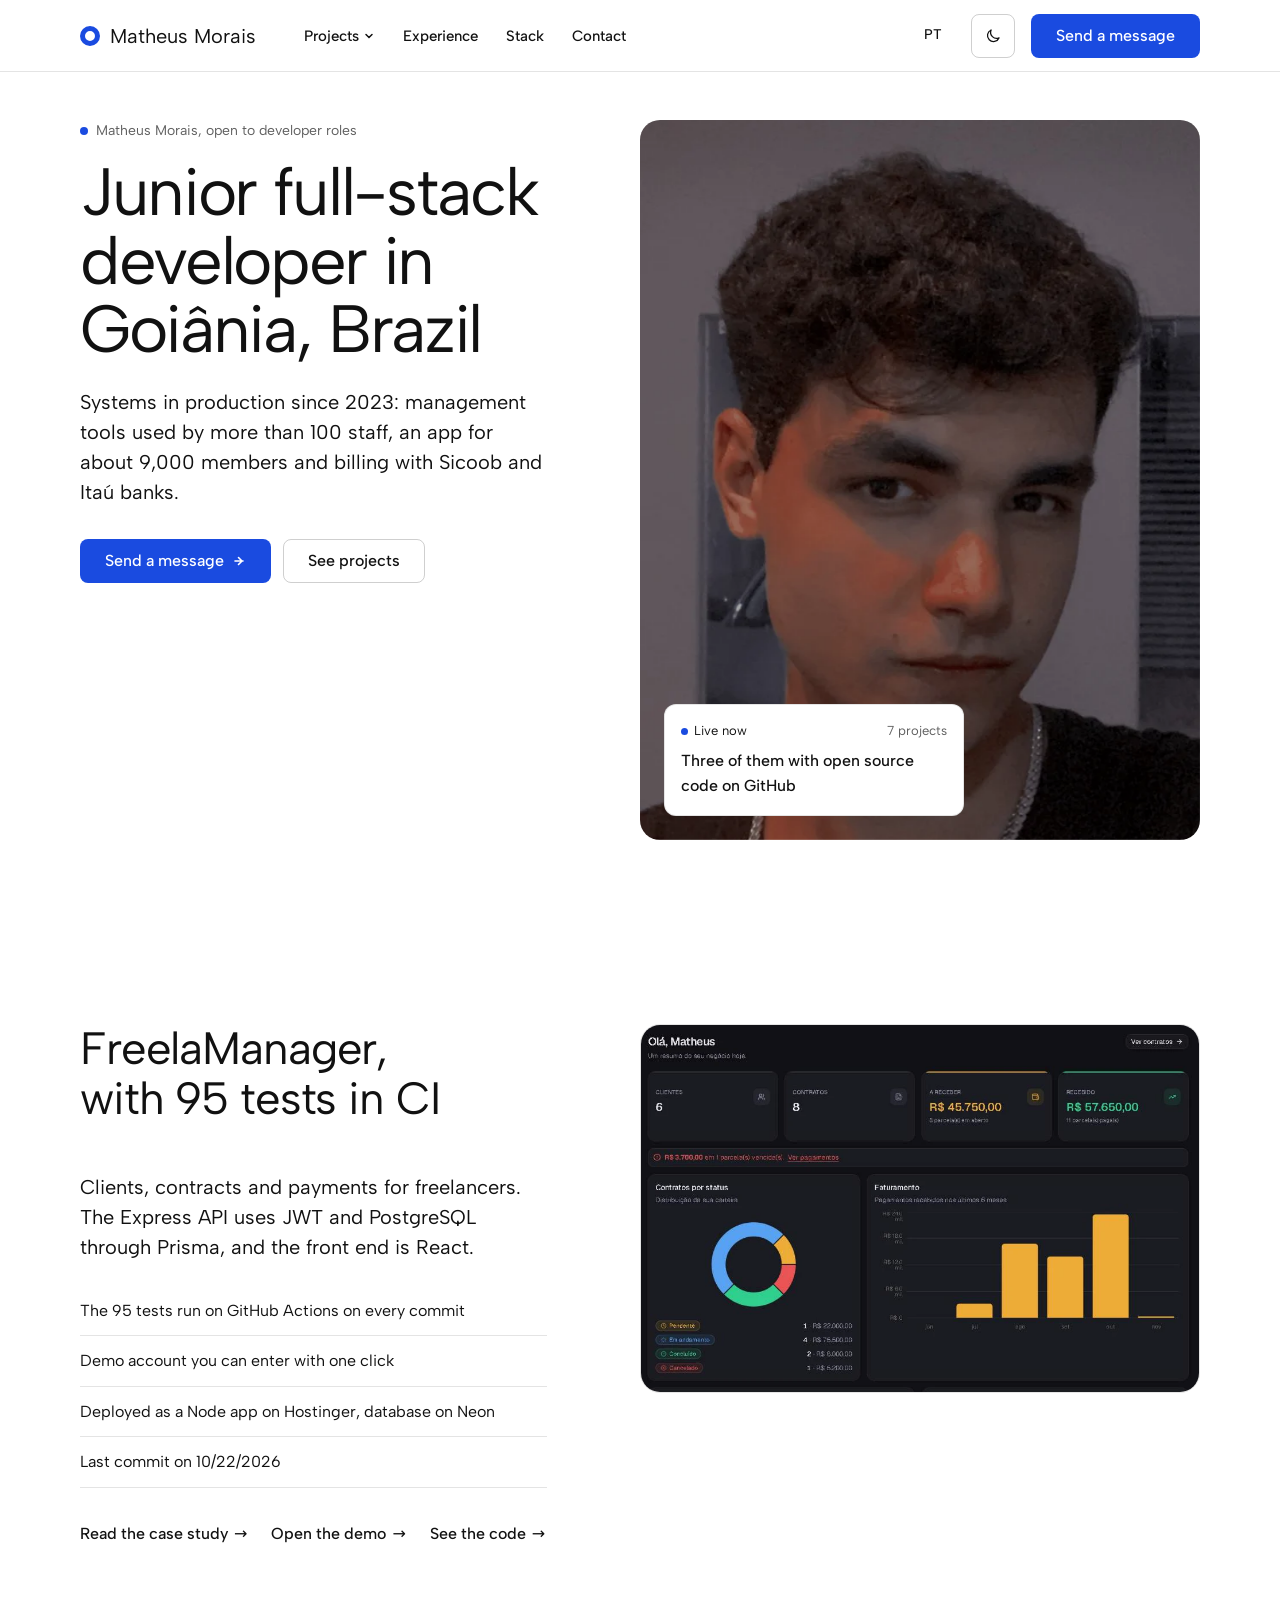
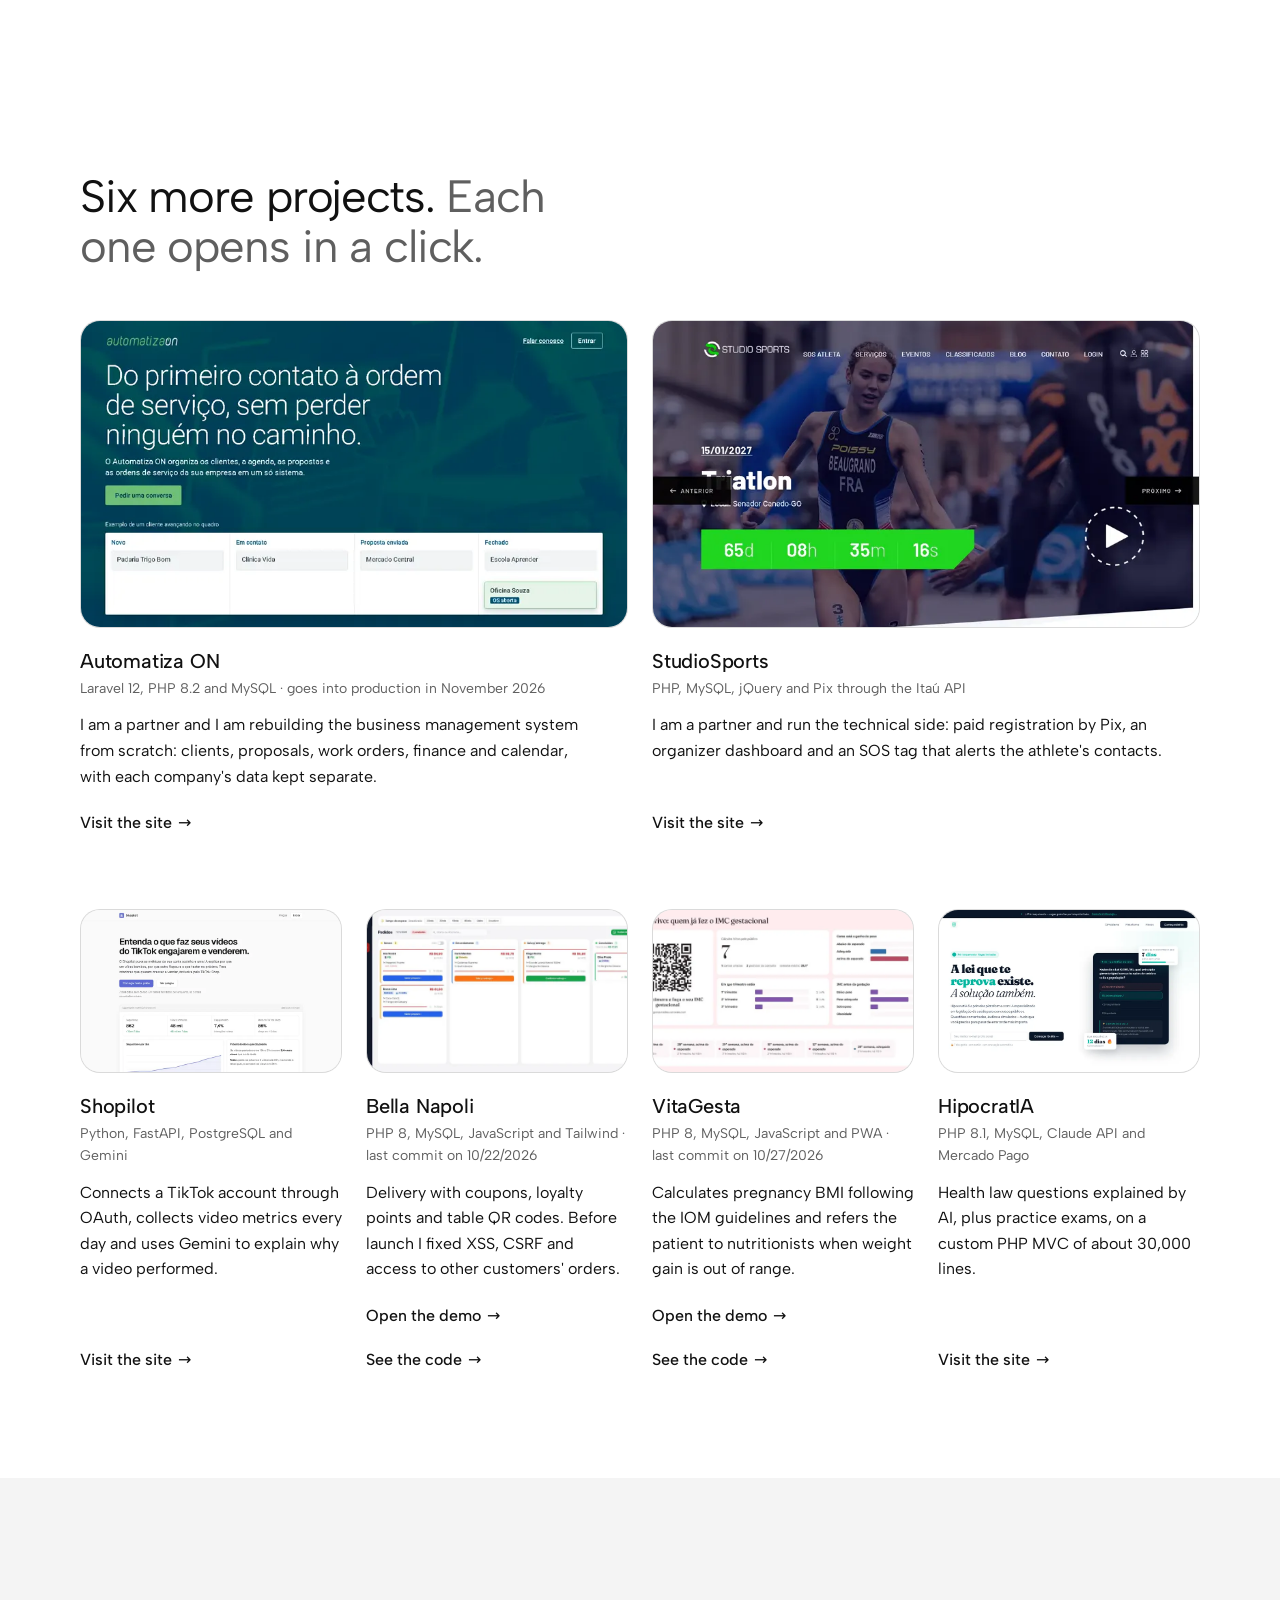
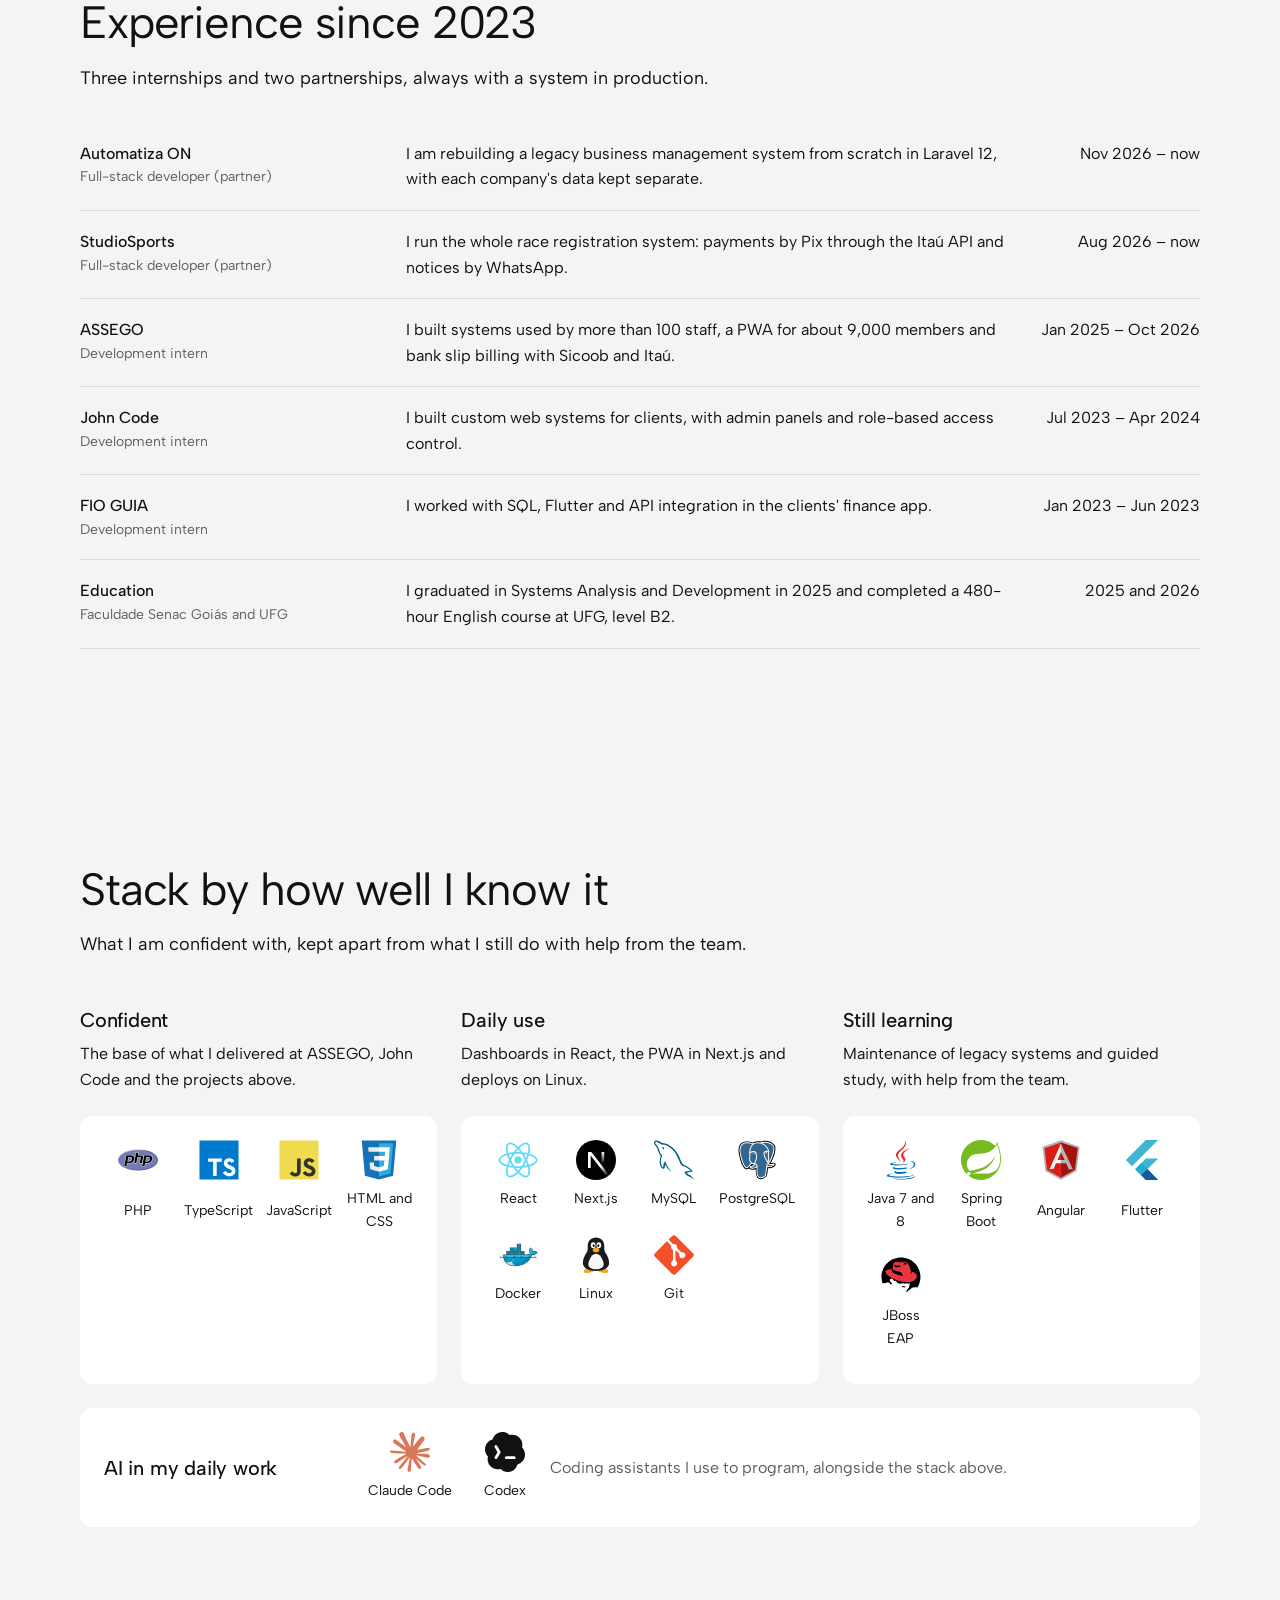
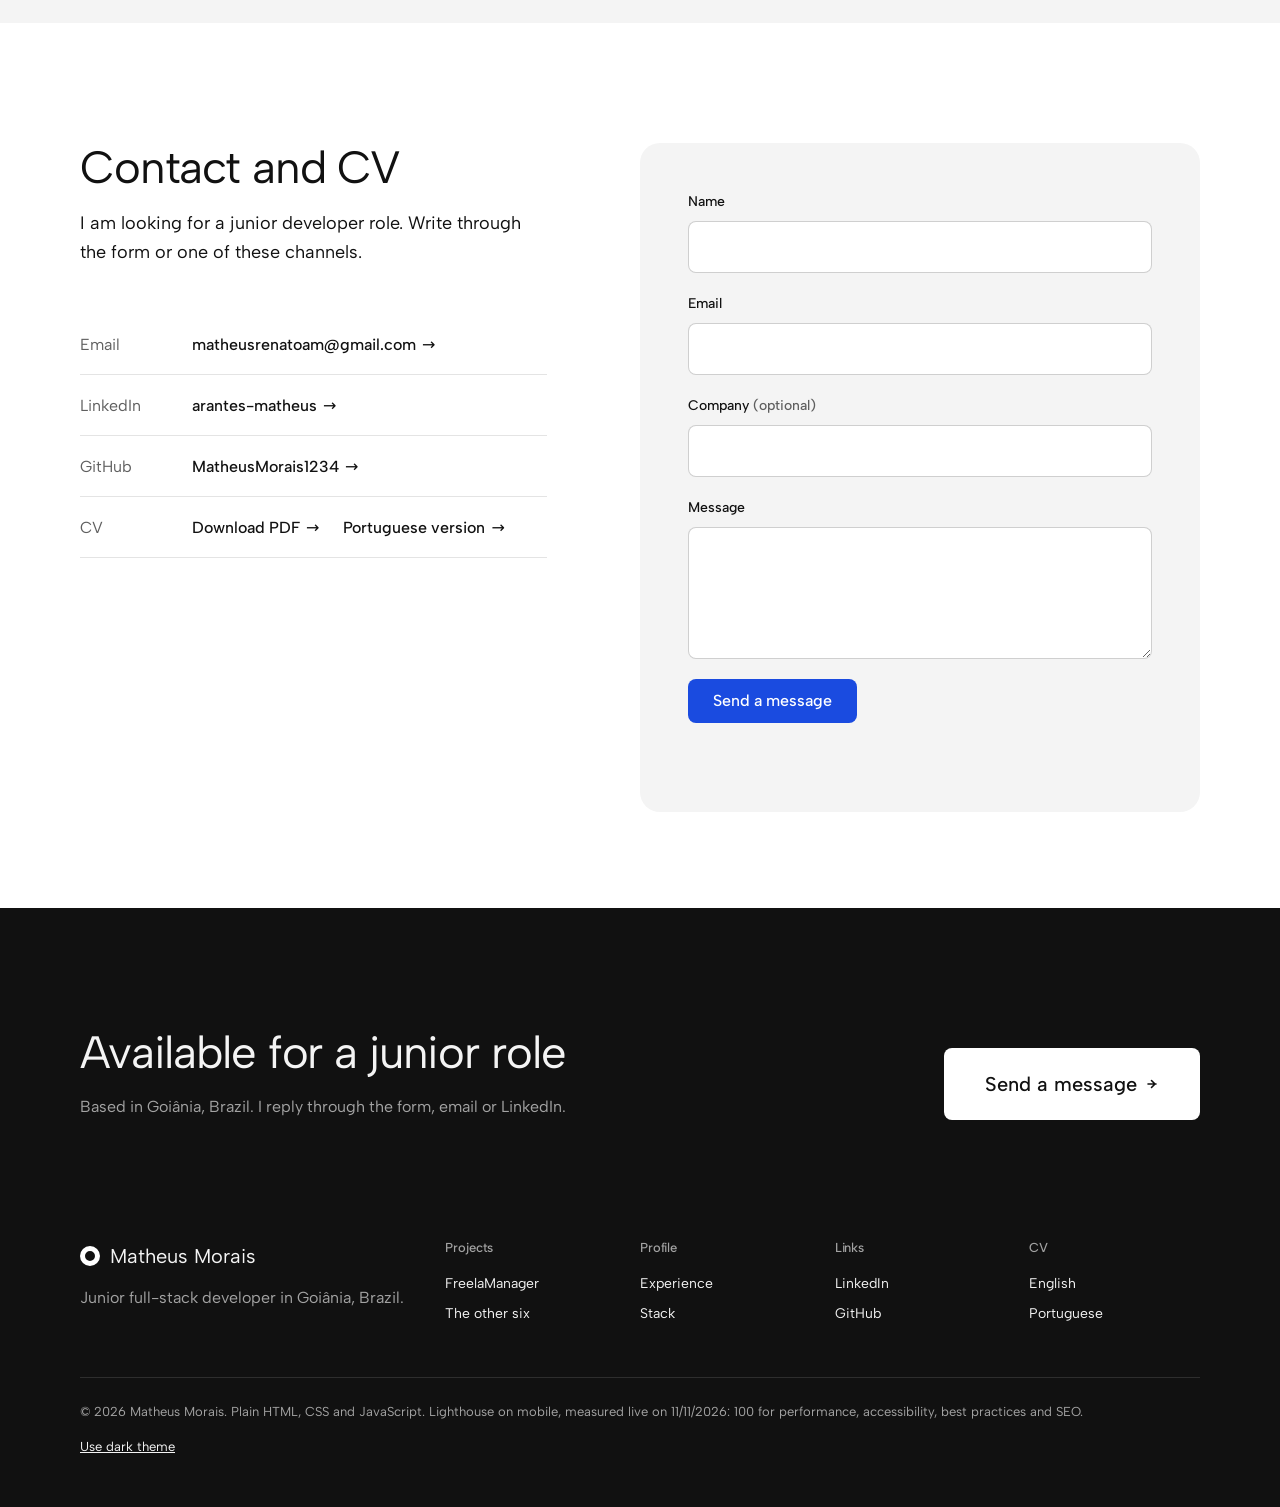
==== commit 960d32ab: "Rodapé: números do Lighthouse medidos no ar" ====
--- a/en/index.html
+++ b/en/index.html
@@ -359,7 +359,7 @@
       <div><h3>CV</h3><ul><li><a href="../docs/Matheus_Renato_Resume_EN.pdf" download>English</a></li><li><a href="../docs/Curriculo_Matheus_Renato.pdf" download hreflang="pt-BR">Portuguese</a></li></ul></div>
     </div>
     <div class="rodape-fim">
-      <span>&copy; 2026 Matheus Morais. Plain HTML, CSS and JavaScript. Lighthouse on mobile, 11/11/2026: performance 99, accessibility 100.</span>
+      <span>&copy; 2026 Matheus Morais. Plain HTML, CSS and JavaScript. Lighthouse on mobile, measured live on 11/11/2026: 100 for performance, accessibility, best practices and SEO.</span>
       <span><button type="button" data-tema>Use dark theme</button></span>
     </div>
   </div>
